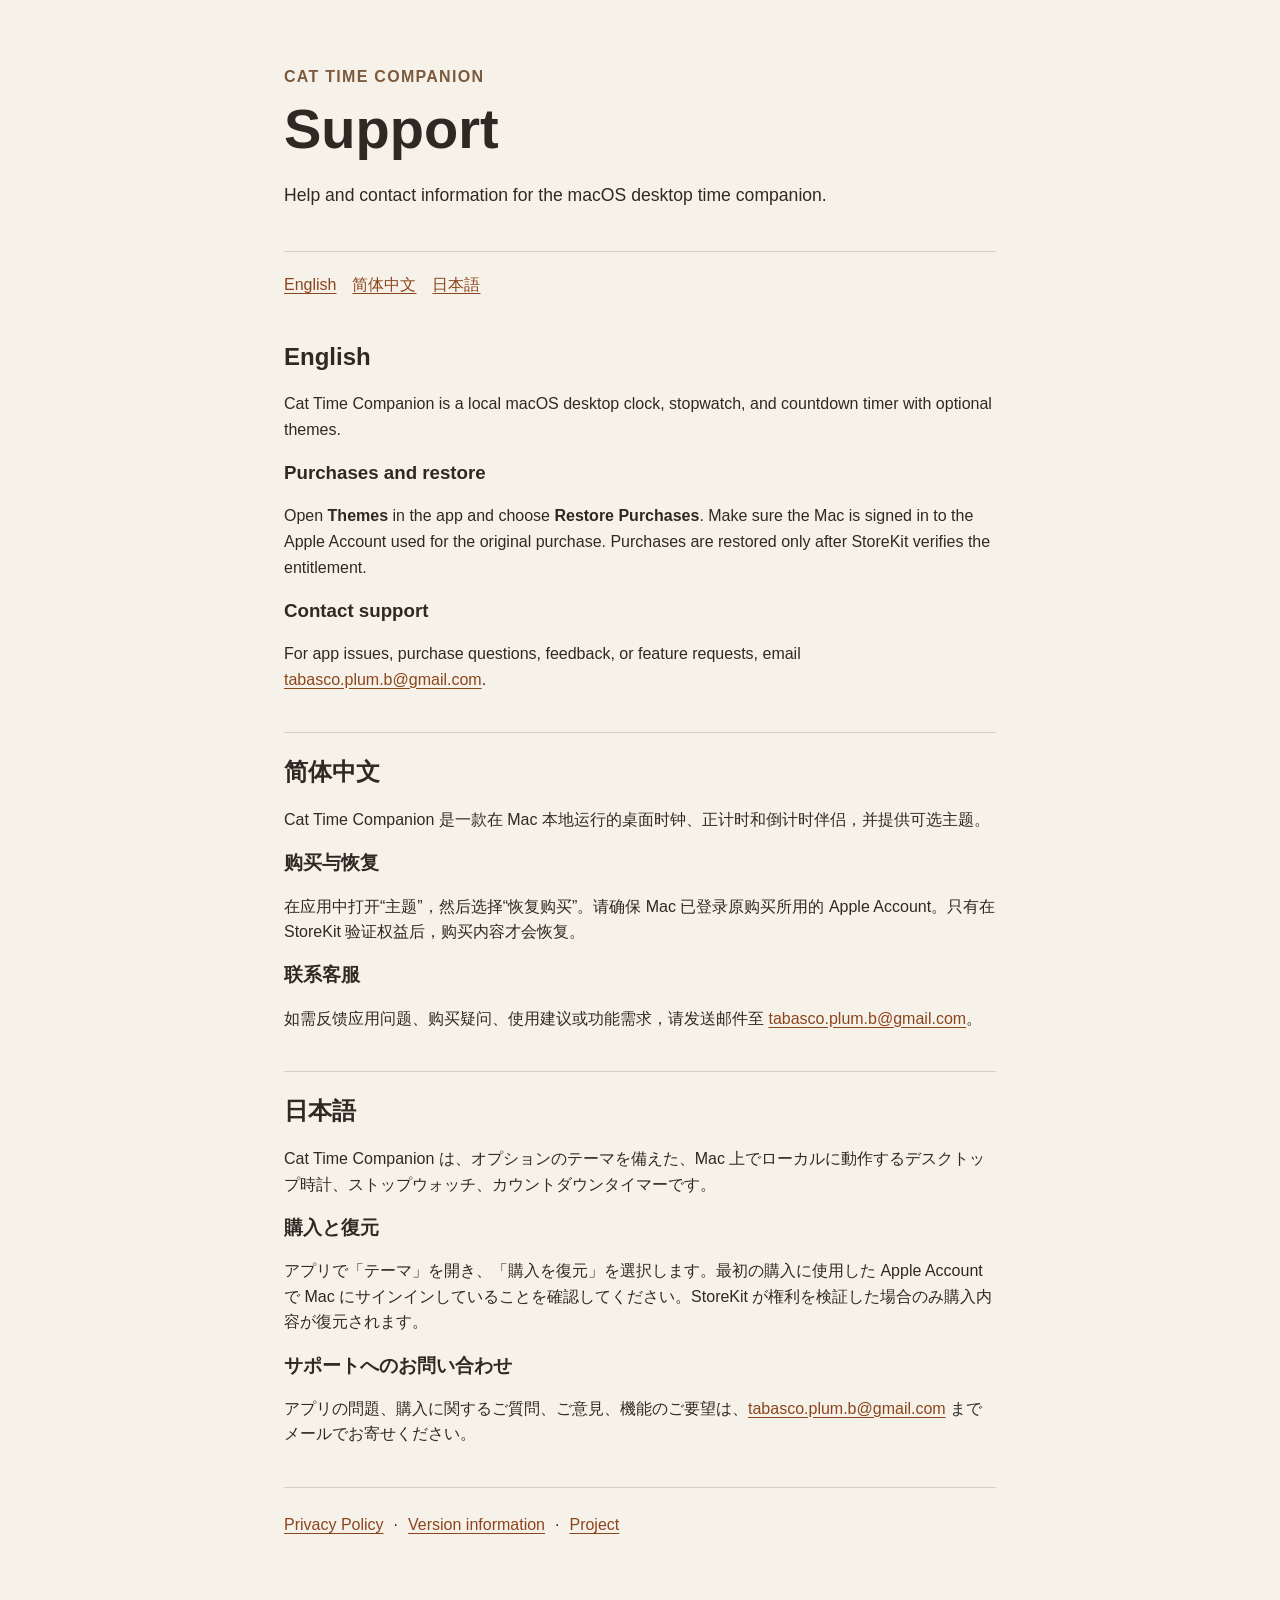
==== public/cat-time-companion/support/index.html @ 20693f5f "feat(projects): add Cat Time Companion case study ・Add the localized project entry, App Store prepar" ====
<!doctype html>
<html lang="en">
<head>
  <meta charset="utf-8">
  <meta name="viewport" content="width=device-width, initial-scale=1">
  <meta name="description" content="Support information for Cat Time Companion for macOS.">
  <link rel="canonical" href="https://b-plum.com/cat-time-companion/support/">
  <title>Cat Time Companion Support</title>
  <link rel="stylesheet" href="../styles.css">
</head>
<body>
  <main>
    <header>
      <p class="eyebrow">Cat Time Companion</p>
      <h1>Support</h1>
      <p class="intro">Help and contact information for the macOS desktop time companion.</p>
    </header>

    <nav aria-label="Page languages">
      <a href="#english">English</a>
      <a href="#simplified-chinese" lang="zh-Hans">简体中文</a>
      <a href="#japanese" lang="ja">日本語</a>
    </nav>

    <section id="english" lang="en">
      <h2>English</h2>
      <p>Cat Time Companion is a local macOS desktop clock, stopwatch, and countdown timer with optional themes.</p>
      <h3>Purchases and restore</h3>
      <p>Open <strong>Themes</strong> in the app and choose <strong>Restore Purchases</strong>. Make sure the Mac is signed in to the Apple Account used for the original purchase. Purchases are restored only after StoreKit verifies the entitlement.</p>
      <h3>Contact support</h3>
      <p>For app issues, purchase questions, feedback, or feature requests, email <a href="mailto:tabasco.plum.b@gmail.com">tabasco.plum.b@gmail.com</a>.</p>
    </section>

    <section id="simplified-chinese" lang="zh-Hans">
      <h2>简体中文</h2>
      <p>Cat Time Companion 是一款在 Mac 本地运行的桌面时钟、正计时和倒计时伴侣，并提供可选主题。</p>
      <h3>购买与恢复</h3>
      <p>在应用中打开“主题”，然后选择“恢复购买”。请确保 Mac 已登录原购买所用的 Apple Account。只有在 StoreKit 验证权益后，购买内容才会恢复。</p>
      <h3>联系客服</h3>
      <p>如需反馈应用问题、购买疑问、使用建议或功能需求，请发送邮件至 <a href="mailto:tabasco.plum.b@gmail.com">tabasco.plum.b@gmail.com</a>。</p>
    </section>

    <section id="japanese" lang="ja">
      <h2>日本語</h2>
      <p>Cat Time Companion は、オプションのテーマを備えた、Mac 上でローカルに動作するデスクトップ時計、ストップウォッチ、カウントダウンタイマーです。</p>
      <h3>購入と復元</h3>
      <p>アプリで「テーマ」を開き、「購入を復元」を選択します。最初の購入に使用した Apple Account で Mac にサインインしていることを確認してください。StoreKit が権利を検証した場合のみ購入内容が復元されます。</p>
      <h3>サポートへのお問い合わせ</h3>
      <p>アプリの問題、購入に関するご質問、ご意見、機能のご要望は、<a href="mailto:tabasco.plum.b@gmail.com">tabasco.plum.b@gmail.com</a> までメールでお寄せください。</p>
    </section>

    <footer>
      <a href="../privacy/">Privacy Policy</a>
      <span aria-hidden="true">·</span>
      <a href="../versions/">Version information</a>
      <span aria-hidden="true">·</span>
      <a href="/en/projects/cat-time-companion">Project</a>
    </footer>
  </main>
</body>
</html>
---- public/cat-time-companion/styles.css ----
:root {
  color-scheme: light dark;
  font-family: -apple-system, BlinkMacSystemFont, "Segoe UI", sans-serif;
  line-height: 1.6;
}

body {
  margin: 0;
  color: #2f2924;
  background: #f7f2e9;
}

main {
  box-sizing: border-box;
  width: min(760px, 100%);
  margin: 0 auto;
  padding: 48px 24px;
}

header,
section,
footer {
  padding: 24px 0;
  border-bottom: 1px solid #d9cdbd;
}

header { padding-top: 0; }

.eyebrow {
  margin-bottom: 4px;
  color: #7b5a3d;
  font-weight: 700;
  letter-spacing: 0.08em;
  text-transform: uppercase;
}

h1,
h2,
h3 { line-height: 1.25; }

h1 {
  margin: 0;
  font-size: clamp(2rem, 7vw, 3.5rem);
}

h2 { margin-top: 0; }
.intro { font-size: 1.1rem; }

nav,
footer {
  display: flex;
  flex-wrap: wrap;
  gap: 16px;
}

nav { padding: 20px 0; }

a {
  color: #8b451d;
  text-underline-offset: 3px;
}

footer {
  gap: 10px;
  border: 0;
}

@media (prefers-color-scheme: dark) {
  body {
    color: #f5eee5;
    background: #211c18;
  }

  header,
  section,
  footer { border-color: #514439; }

  .eyebrow,
  a { color: #e7b98f; }
}
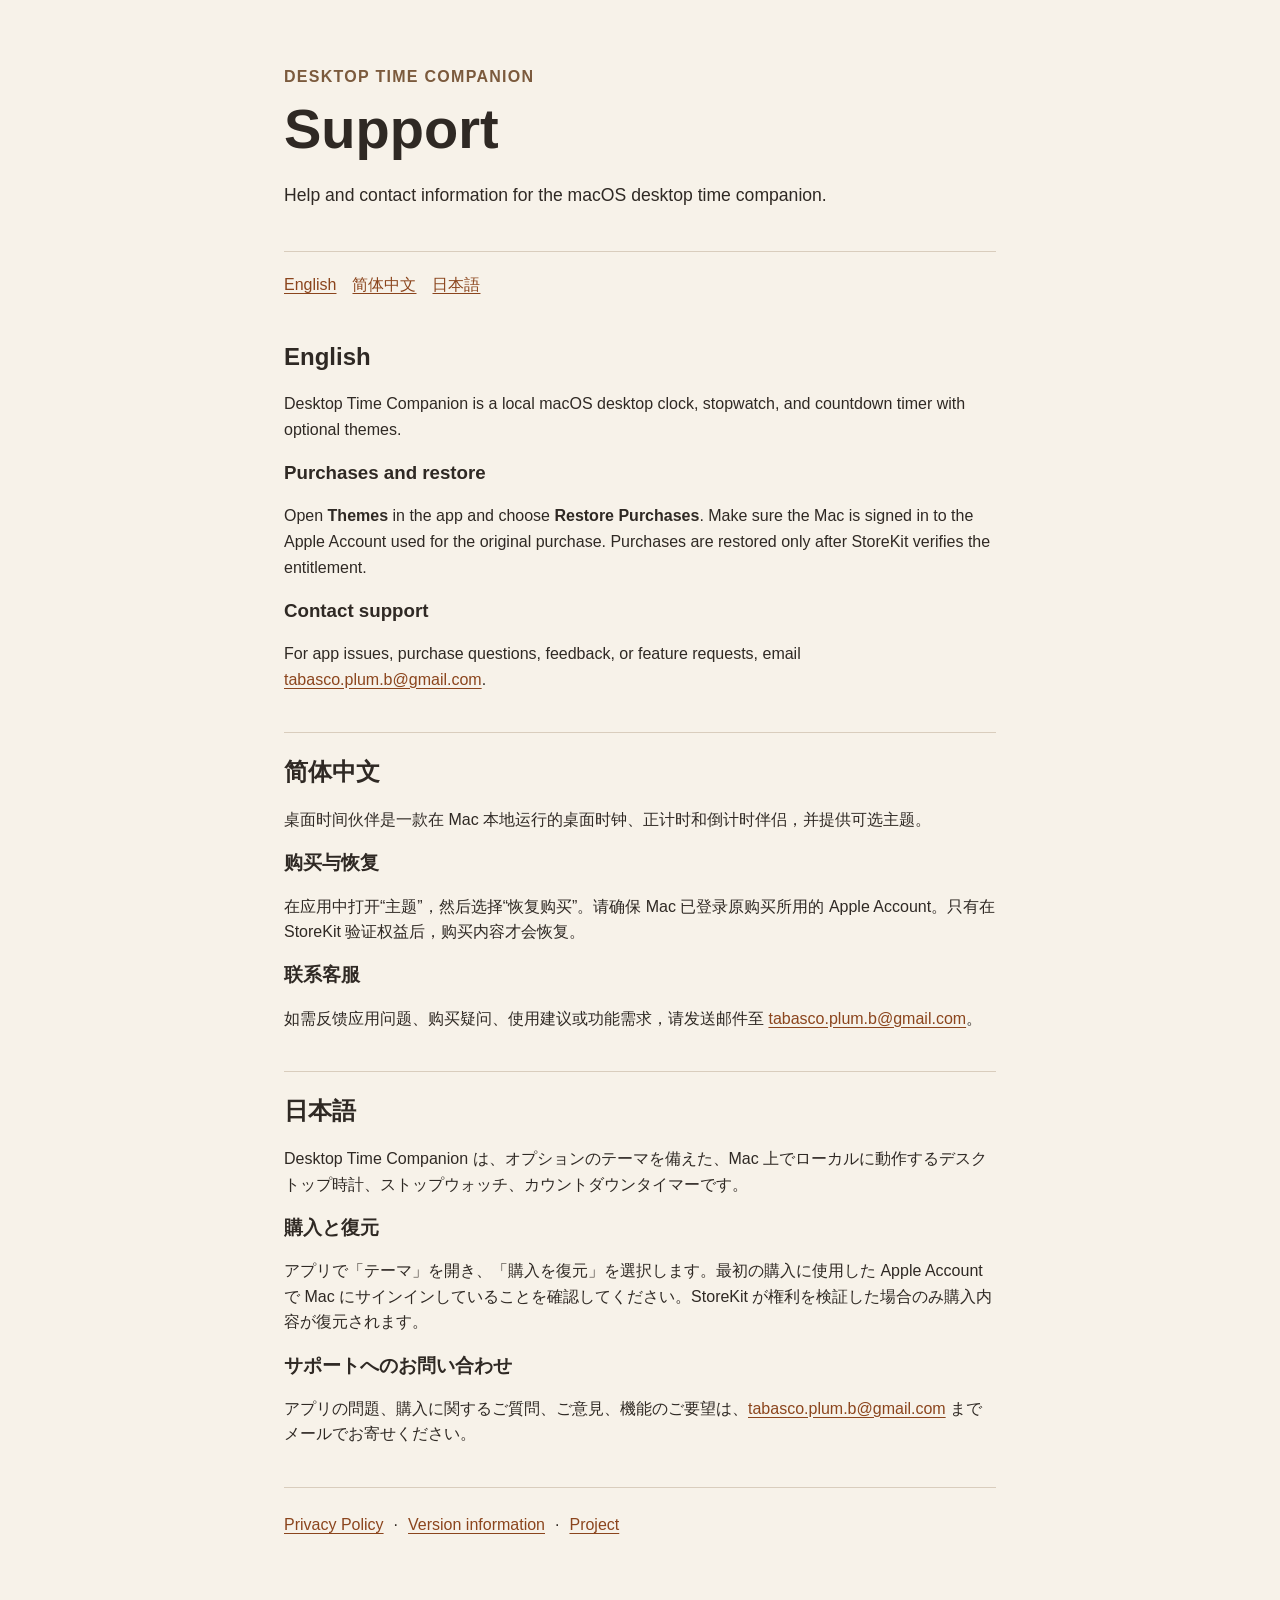
==== commit bf55fccc: "feat(projects): rename Desktop Time Companion ・Align the case study and public release pages with th" ====
--- a/public/cat-time-companion/support/index.html
+++ b/public/cat-time-companion/support/index.html
@@ -3,15 +3,15 @@
 <head>
   <meta charset="utf-8">
   <meta name="viewport" content="width=device-width, initial-scale=1">
-  <meta name="description" content="Support information for Cat Time Companion for macOS.">
+  <meta name="description" content="Support information for Desktop Time Companion for macOS.">
   <link rel="canonical" href="https://b-plum.com/cat-time-companion/support/">
-  <title>Cat Time Companion Support</title>
+  <title>Desktop Time Companion Support</title>
   <link rel="stylesheet" href="../styles.css">
 </head>
 <body>
   <main>
     <header>
-      <p class="eyebrow">Cat Time Companion</p>
+      <p class="eyebrow">Desktop Time Companion</p>
       <h1>Support</h1>
       <p class="intro">Help and contact information for the macOS desktop time companion.</p>
     </header>
@@ -24,7 +24,7 @@
 
     <section id="english" lang="en">
       <h2>English</h2>
-      <p>Cat Time Companion is a local macOS desktop clock, stopwatch, and countdown timer with optional themes.</p>
+      <p>Desktop Time Companion is a local macOS desktop clock, stopwatch, and countdown timer with optional themes.</p>
       <h3>Purchases and restore</h3>
       <p>Open <strong>Themes</strong> in the app and choose <strong>Restore Purchases</strong>. Make sure the Mac is signed in to the Apple Account used for the original purchase. Purchases are restored only after StoreKit verifies the entitlement.</p>
       <h3>Contact support</h3>
@@ -33,7 +33,7 @@
 
     <section id="simplified-chinese" lang="zh-Hans">
       <h2>简体中文</h2>
-      <p>Cat Time Companion 是一款在 Mac 本地运行的桌面时钟、正计时和倒计时伴侣，并提供可选主题。</p>
+      <p>桌面时间伙伴是一款在 Mac 本地运行的桌面时钟、正计时和倒计时伴侣，并提供可选主题。</p>
       <h3>购买与恢复</h3>
       <p>在应用中打开“主题”，然后选择“恢复购买”。请确保 Mac 已登录原购买所用的 Apple Account。只有在 StoreKit 验证权益后，购买内容才会恢复。</p>
       <h3>联系客服</h3>
@@ -42,7 +42,7 @@
 
     <section id="japanese" lang="ja">
       <h2>日本語</h2>
-      <p>Cat Time Companion は、オプションのテーマを備えた、Mac 上でローカルに動作するデスクトップ時計、ストップウォッチ、カウントダウンタイマーです。</p>
+      <p>Desktop Time Companion は、オプションのテーマを備えた、Mac 上でローカルに動作するデスクトップ時計、ストップウォッチ、カウントダウンタイマーです。</p>
       <h3>購入と復元</h3>
       <p>アプリで「テーマ」を開き、「購入を復元」を選択します。最初の購入に使用した Apple Account で Mac にサインインしていることを確認してください。StoreKit が権利を検証した場合のみ購入内容が復元されます。</p>
       <h3>サポートへのお問い合わせ</h3>
